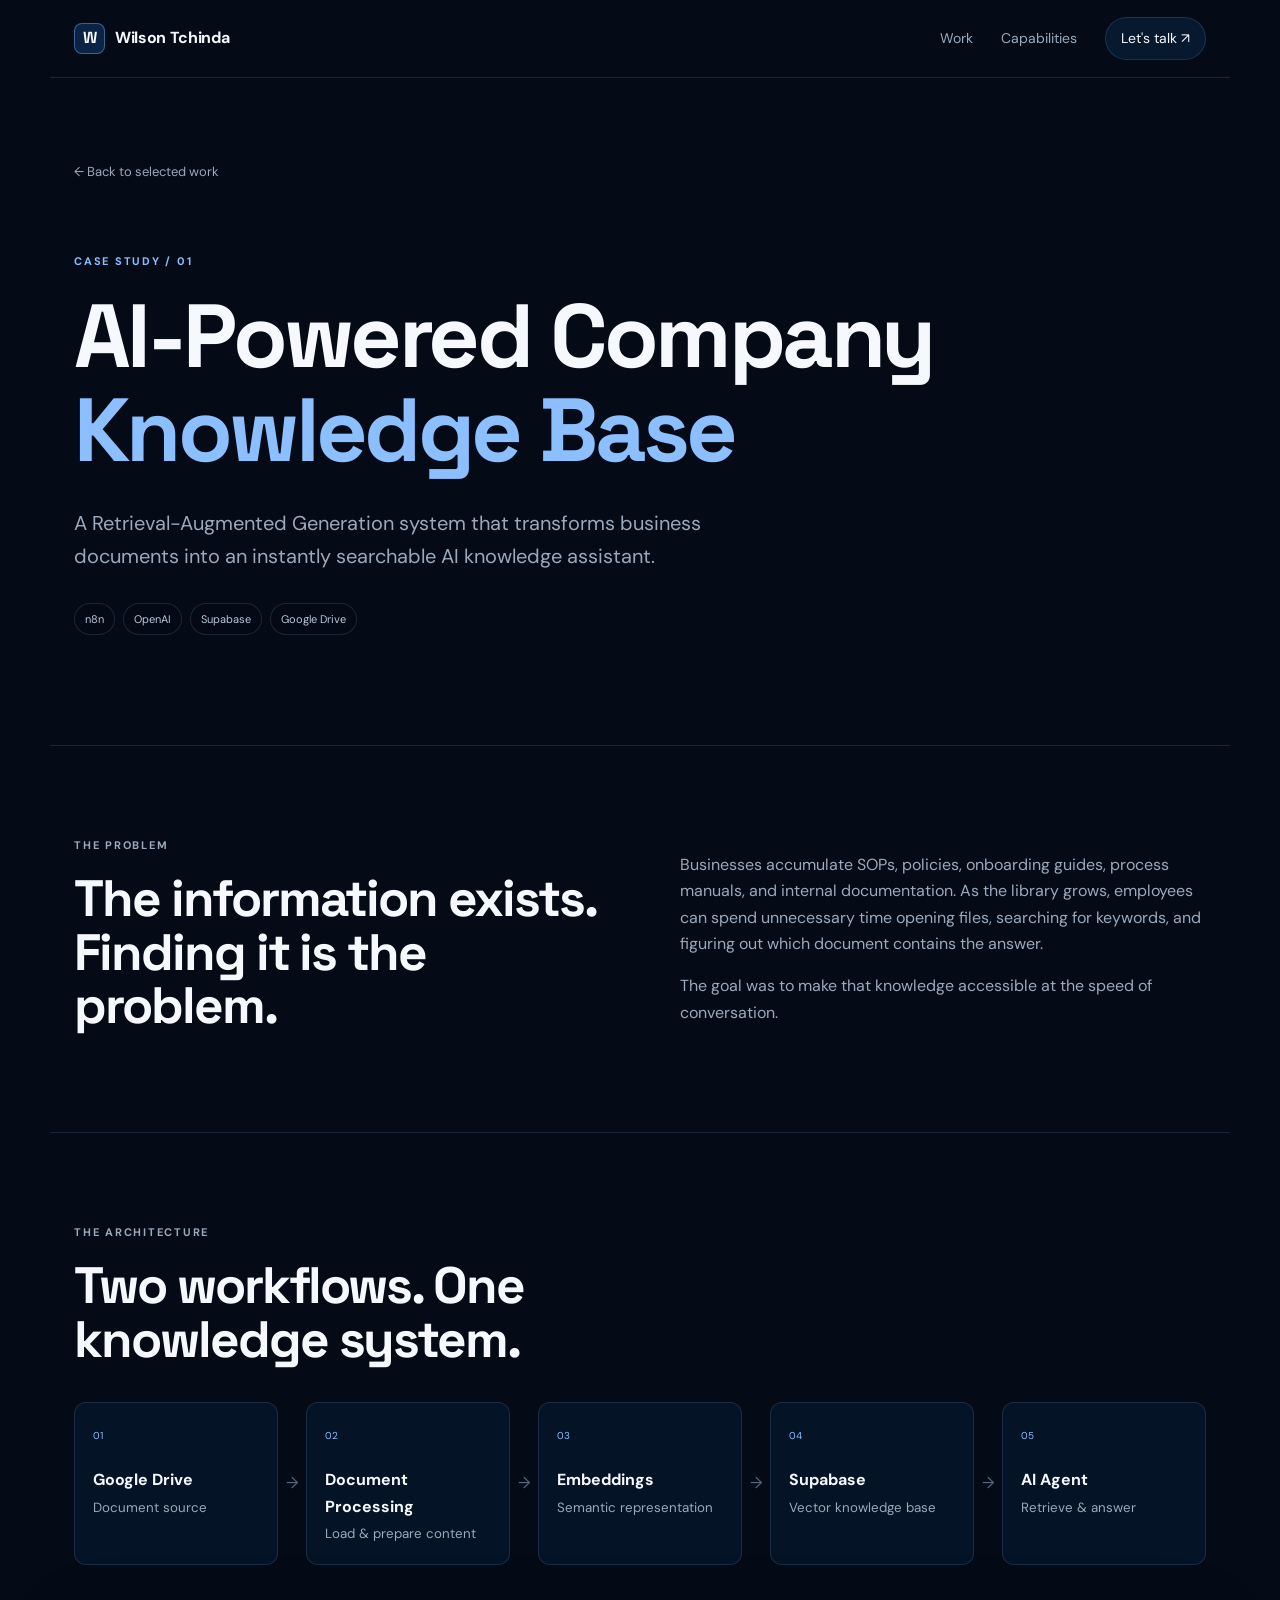
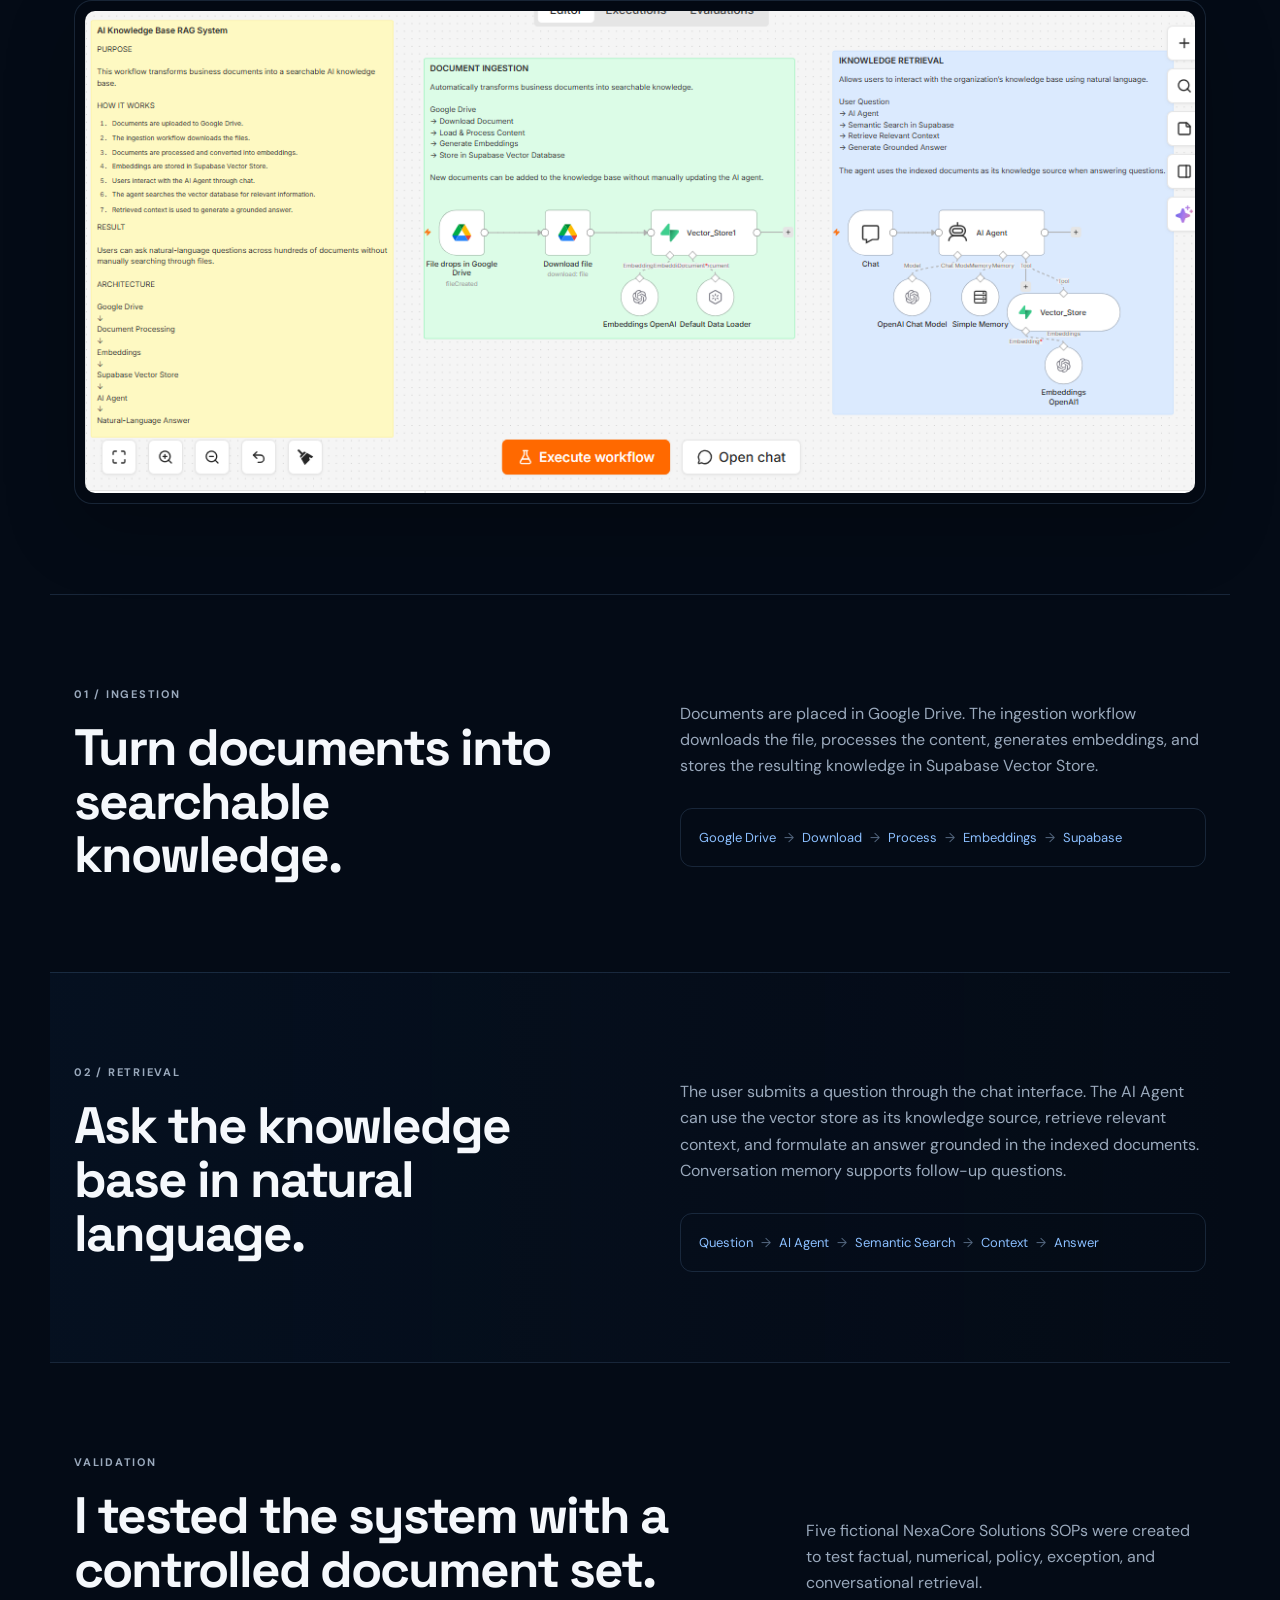
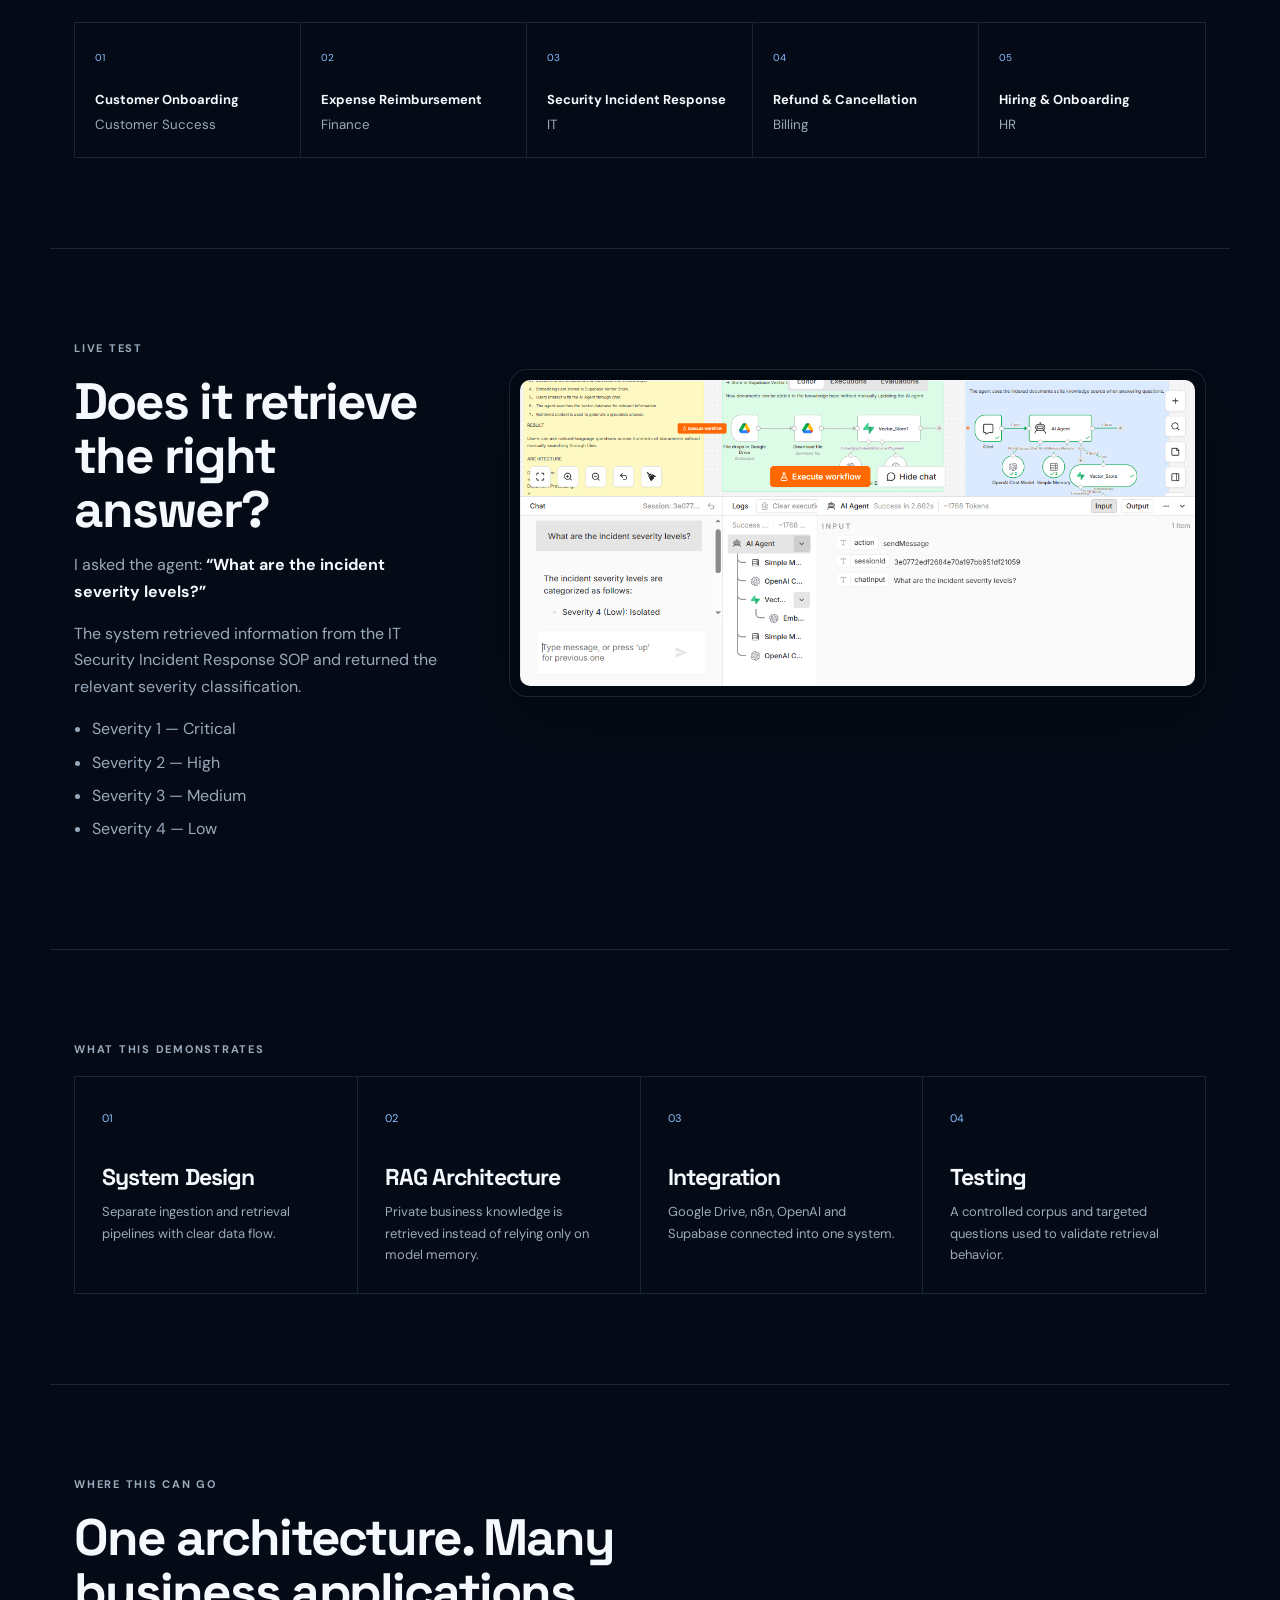
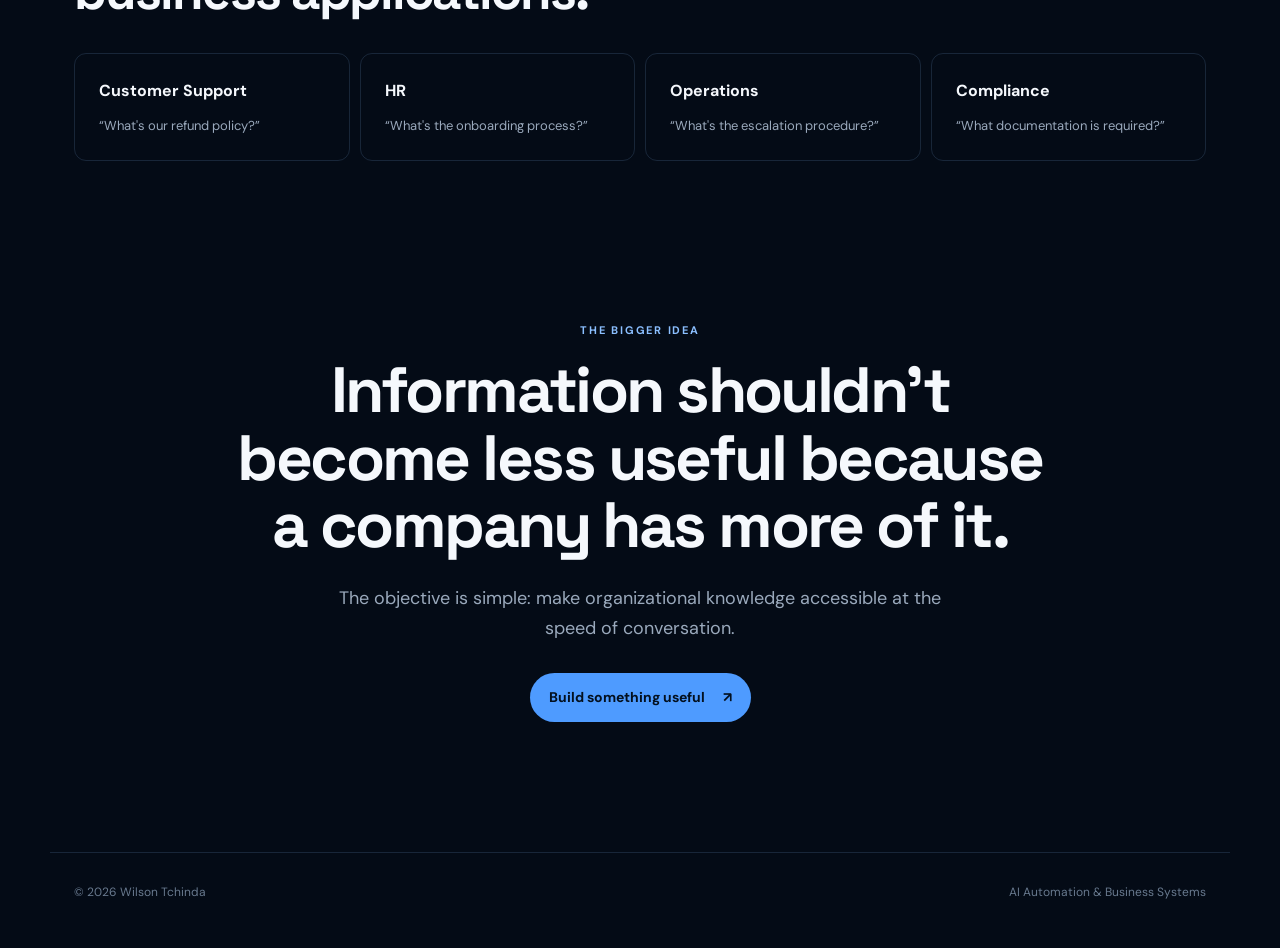
==== ai-automation-portfolio/projects/rag-knowledge-base.html @ 29e6a6d1 "Add files via upload" ====
<!DOCTYPE html>
<html lang="en">
<head>
  <meta charset="UTF-8">
  <meta name="viewport" content="width=device-width, initial-scale=1.0">
  <title>AI-Powered Company Knowledge Base | Wilson Tchinda</title>
  <meta name="description" content="Case study: a RAG-powered company knowledge base built with n8n, OpenAI, Supabase and Google Drive.">
  <meta name="theme-color" content="#071A33">
  <link rel="preconnect" href="https://fonts.googleapis.com">
  <link rel="preconnect" href="https://fonts.gstatic.com" crossorigin>
  <link href="https://fonts.googleapis.com/css2?family=DM+Sans:wght@400;500;600;700&family=Space+Grotesk:wght@500;600;700&display=swap" rel="stylesheet">
  <link rel="stylesheet" href="../css/style.css">
</head>
<body>
<header class="site-header">
  <a class="brand" href="../index.html"><span class="brand-mark">W</span><span>Wilson Tchinda</span></a>
  <nav><a href="../index.html#work">Work</a><a href="../index.html#capabilities">Capabilities</a><a class="nav-cta" href="../index.html#contact">Let's talk <span>↗</span></a></nav>
</header>

<main class="case-study">
  <section class="case-hero">
    <a class="back-link" href="../index.html#work">← Back to selected work</a>
    <p class="eyebrow">CASE STUDY / 01</p>
    <h1>AI-Powered Company<br><em>Knowledge Base</em></h1>
    <p class="case-lead">A Retrieval-Augmented Generation system that transforms business documents into an instantly searchable AI knowledge assistant.</p>
    <div class="case-stack"><span>n8n</span><span>OpenAI</span><span>Supabase</span><span>Google Drive</span></div>
  </section>

  <section class="case-section split">
    <div><p class="eyebrow">THE PROBLEM</p><h2>The information exists. Finding it is the problem.</h2></div>
    <div><p>Businesses accumulate SOPs, policies, onboarding guides, process manuals, and internal documentation. As the library grows, employees can spend unnecessary time opening files, searching for keywords, and figuring out which document contains the answer.</p><p>The goal was to make that knowledge accessible at the speed of conversation.</p></div>
  </section>

  <section class="case-section">
    <div class="section-heading compact"><div><p class="eyebrow">THE ARCHITECTURE</p><h2>Two workflows. One knowledge system.</h2></div></div>
    <div class="architecture">
      <div class="arch-step"><span>01</span><b>Google Drive</b><small>Document source</small></div>
      <div class="arrow">→</div><div class="arch-step"><span>02</span><b>Document Processing</b><small>Load & prepare content</small></div>
      <div class="arrow">→</div><div class="arch-step"><span>03</span><b>Embeddings</b><small>Semantic representation</small></div>
      <div class="arrow">→</div><div class="arch-step"><span>04</span><b>Supabase</b><small>Vector knowledge base</small></div>
      <div class="arrow">→</div><div class="arch-step"><span>05</span><b>AI Agent</b><small>Retrieve & answer</small></div>
    </div>
    <div class="image-frame"><img src="../assets/rag-architecture.png" alt="Full n8n RAG workflow showing document ingestion and knowledge retrieval"></div>
  </section>

  <section class="case-section split">
    <div><p class="eyebrow">01 / INGESTION</p><h2>Turn documents into searchable knowledge.</h2></div>
    <div><p>Documents are placed in Google Drive. The ingestion workflow downloads the file, processes the content, generates embeddings, and stores the resulting knowledge in Supabase Vector Store.</p><div class="flow-line">Google Drive <span>→</span> Download <span>→</span> Process <span>→</span> Embeddings <span>→</span> Supabase</div></div>
  </section>

  <section class="case-section split alt">
    <div><p class="eyebrow">02 / RETRIEVAL</p><h2>Ask the knowledge base in natural language.</h2></div>
    <div><p>The user submits a question through the chat interface. The AI Agent can use the vector store as its knowledge source, retrieve relevant context, and formulate an answer grounded in the indexed documents. Conversation memory supports follow-up questions.</p><div class="flow-line">Question <span>→</span> AI Agent <span>→</span> Semantic Search <span>→</span> Context <span>→</span> Answer</div></div>
  </section>

  <section class="case-section">
    <div class="section-heading compact"><div><p class="eyebrow">VALIDATION</p><h2>I tested the system with a controlled document set.</h2></div><p class="section-intro">Five fictional NexaCore Solutions SOPs were created to test factual, numerical, policy, exception, and conversational retrieval.</p></div>
    <div class="test-grid">
      <div><span>01</span><b>Customer Onboarding</b><small>Customer Success</small></div>
      <div><span>02</span><b>Expense Reimbursement</b><small>Finance</small></div>
      <div><span>03</span><b>Security Incident Response</b><small>IT</small></div>
      <div><span>04</span><b>Refund & Cancellation</b><small>Billing</small></div>
      <div><span>05</span><b>Hiring & Onboarding</b><small>HR</small></div>
    </div>
  </section>

  <section class="case-section validation">
    <div class="validation-copy"><p class="eyebrow">LIVE TEST</p><h2>Does it retrieve the right answer?</h2><p>I asked the agent: <strong>“What are the incident severity levels?”</strong></p><p>The system retrieved information from the IT Security Incident Response SOP and returned the relevant severity classification.</p><ul><li>Severity 1 — Critical</li><li>Severity 2 — High</li><li>Severity 3 — Medium</li><li>Severity 4 — Low</li></ul></div>
    <div class="image-frame"><img src="../assets/rag-validation.png" alt="RAG agent test showing a question about incident severity levels and the generated answer"></div>
  </section>

  <section class="case-section">
    <p class="eyebrow">WHAT THIS DEMONSTRATES</p>
    <div class="cap-grid case-cap">
      <div class="cap"><span>01</span><h3>System Design</h3><p>Separate ingestion and retrieval pipelines with clear data flow.</p></div>
      <div class="cap"><span>02</span><h3>RAG Architecture</h3><p>Private business knowledge is retrieved instead of relying only on model memory.</p></div>
      <div class="cap"><span>03</span><h3>Integration</h3><p>Google Drive, n8n, OpenAI and Supabase connected into one system.</p></div>
      <div class="cap"><span>04</span><h3>Testing</h3><p>A controlled corpus and targeted questions used to validate retrieval behavior.</p></div>
    </div>
  </section>

  <section class="case-section business-use">
    <p class="eyebrow">WHERE THIS CAN GO</p><h2>One architecture. Many business applications.</h2>
    <div class="use-grid">
      <div><b>Customer Support</b><span>“What's our refund policy?”</span></div>
      <div><b>HR</b><span>“What's the onboarding process?”</span></div>
      <div><b>Operations</b><span>“What's the escalation procedure?”</span></div>
      <div><b>Compliance</b><span>“What documentation is required?”</span></div>
    </div>
  </section>

  <section class="closing">
    <p class="eyebrow">THE BIGGER IDEA</p>
    <h2>Information shouldn't become less useful because a company has more of it.</h2>
    <p>The objective is simple: make organizational knowledge accessible at the speed of conversation.</p>
    <a class="button primary" href="../index.html#contact">Build something useful <span>↗</span></a>
  </section>
</main>
<footer><span>© 2026 Wilson Tchinda</span><span>AI Automation & Business Systems</span></footer>
</body>
</html>
---- ai-automation-portfolio/css/style.css ----
:root{
  --navy-950:#040B16;--navy-900:#071A33;--navy-800:#0B2445;--navy-700:#10345F;
  --blue:#4E9BFF;--blue-soft:#8BBFFF;--white:#F5F8FC;--muted:#9AA9BC;--line:rgba(139,191,255,.15);
  --card:rgba(12,36,69,.58);--max:1180px;
}
*{box-sizing:border-box}html{scroll-behavior:smooth}body{margin:0;background:var(--navy-950);color:var(--white);font-family:"DM Sans",sans-serif;line-height:1.65}a{color:inherit;text-decoration:none}img{max-width:100%;display:block}
.site-header{height:78px;display:flex;align-items:center;justify-content:space-between;max-width:var(--max);margin:auto;padding:0 24px;border-bottom:1px solid var(--line)}
.brand{display:flex;gap:10px;align-items:center;font-weight:700;letter-spacing:-.02em}.brand-mark{display:grid;place-items:center;width:31px;height:31px;border:1px solid rgba(139,191,255,.4);background:var(--navy-800);border-radius:8px;font-family:"Space Grotesk"}
nav{display:flex;align-items:center;gap:28px;color:var(--muted);font-size:14px}nav a:hover{color:var(--white)}.nav-cta{color:var(--white);border:1px solid var(--line);padding:9px 15px;border-radius:999px;background:rgba(16,52,95,.35)}
.hero{max-width:var(--max);margin:auto;padding:100px 24px 90px}.hero-grid{display:grid;grid-template-columns:1.25fr .75fr;gap:70px;align-items:center}
.eyebrow{font-size:11px;font-weight:700;letter-spacing:.16em;color:var(--blue-soft);margin:0 0 18px}.dot{display:inline-block;width:7px;height:7px;background:var(--blue);border-radius:50%;margin-right:8px;box-shadow:0 0 14px var(--blue)}
h1,h2,h3{font-family:"Space Grotesk",sans-serif;line-height:1.05;letter-spacing:-.04em;margin:0}h1{font-size:clamp(48px,6vw,82px);max-width:850px}h1 em,h2 em{color:var(--blue-soft);font-style:normal}.hero-copy{font-size:18px;color:var(--muted);max-width:650px;margin:28px 0 32px}
.hero-actions{display:flex;gap:12px;flex-wrap:wrap}.button{display:inline-flex;gap:18px;align-items:center;border-radius:999px;padding:13px 19px;font-weight:700;font-size:14px}.button.primary{background:var(--blue);color:#03101F}.button.primary:hover{filter:brightness(1.08)}.button.ghost{border:1px solid var(--line);color:var(--white)}
.hero-card{border:1px solid var(--line);background:linear-gradient(145deg,rgba(16,52,95,.6),rgba(4,11,22,.7));border-radius:24px;padding:14px;min-height:420px;display:flex;flex-direction:column;justify-content:space-between;box-shadow:0 30px 80px rgba(0,0,0,.28)}
.portrait-placeholder{flex:1;display:grid;place-items:center;text-align:center;border-radius:16px;background:radial-gradient(circle at 50% 35%,rgba(78,155,255,.16),transparent 42%),#061326;border:1px dashed rgba(139,191,255,.25)}.placeholder-ring{width:108px;height:108px;border-radius:50%;display:grid;place-items:center;border:1px solid rgba(139,191,255,.5);font:700 32px "Space Grotesk";color:var(--blue-soft)}.portrait-placeholder p{margin:14px 0 0;font-size:11px;letter-spacing:.15em;color:var(--blue-soft)}.portrait-placeholder small{color:var(--muted)}
.hero-card-footer{display:flex;justify-content:space-between;padding:15px 4px 2px;color:var(--muted);font-size:12px}.status{color:var(--white)}.status i{display:inline-block;width:6px;height:6px;border-radius:50%;background:var(--blue);margin-right:6px}
.proof-strip{border-top:1px solid var(--line);border-bottom:1px solid var(--line);max-width:100%;display:grid;grid-template-columns:repeat(4,1fr);background:rgba(7,26,51,.45)}.proof-strip div{max-width:var(--max);padding:25px 24px;border-right:1px solid var(--line);display:flex;gap:14px;align-items:center;justify-content:center;color:var(--muted);font-size:13px}.proof-strip strong{color:var(--blue-soft);font-family:"Space Grotesk"}
.section{max-width:var(--max);margin:auto;padding:120px 24px}.section-heading{display:flex;justify-content:space-between;gap:60px;align-items:end;margin-bottom:42px}.section-heading h2{font-size:clamp(34px,4vw,54px);max-width:690px}.section-intro{max-width:400px;color:var(--muted);margin:0}
.project-card{border:1px solid var(--line);background:linear-gradient(135deg,rgba(16,52,95,.48),rgba(7,26,51,.18));border-radius:26px;padding:25px}.project-meta{display:flex;justify-content:space-between;color:var(--muted);font-size:11px;letter-spacing:.1em;border-bottom:1px solid var(--line);padding-bottom:18px}.project-content{display:grid;grid-template-columns:.8fr 1.2fr;gap:45px;padding-top:45px}.project-kicker{font-size:11px;color:var(--blue-soft);letter-spacing:.14em;font-weight:700}.project-content h3{font-size:42px;margin:13px 0 18px}.project-content p{color:var(--muted);max-width:520px}.tags{display:flex;flex-wrap:wrap;gap:8px;margin:24px 0}.tags span,.case-stack span{border:1px solid var(--line);background:rgba(4,11,22,.3);border-radius:999px;padding:6px 10px;color:#B9C8DA;font-size:11px}.text-link{display:inline-flex;gap:12px;color:var(--blue-soft);font-weight:700;font-size:14px}.project-visual{border-radius:15px;overflow:hidden;border:1px solid var(--line);background:#061326}.project-visual img{width:100%;height:100%;object-fit:cover;object-position:center}
.capabilities{border-top:1px solid var(--line)}.cap-grid{display:grid;grid-template-columns:repeat(4,1fr);border-top:1px solid var(--line);border-left:1px solid var(--line)}.cap{padding:27px;border-right:1px solid var(--line);border-bottom:1px solid var(--line);min-height:205px}.cap span{color:var(--blue-soft);font-size:11px}.cap h3{font-size:23px;margin:35px 0 12px}.cap p{font-size:13px;color:var(--muted);margin:0}
.about{display:grid;grid-template-columns:.4fr 1fr;gap:70px;background:linear-gradient(90deg,rgba(11,36,69,.2),transparent)}.about h2{font-size:clamp(38px,4vw,58px);max-width:780px}.about p{color:var(--muted);max-width:730px;font-size:17px}.contact-section{text-align:center;max-width:900px;margin:60px auto 120px;padding:90px 24px;border:1px solid var(--line);border-radius:30px;background:radial-gradient(circle at 50% 0,rgba(78,155,255,.12),transparent 50%),rgba(7,26,51,.45)}.contact-section h2{font-size:clamp(44px,6vw,70px)}.contact-section p:not(.eyebrow){color:var(--muted);max-width:570px;margin:22px auto 28px}
footer{max-width:var(--max);margin:auto;padding:30px 24px 45px;border-top:1px solid var(--line);display:flex;justify-content:space-between;color:#68798E;font-size:12px}

.case-hero{max-width:var(--max);margin:auto;padding:80px 24px 110px}.back-link{color:var(--muted);font-size:13px;display:inline-block;margin-bottom:70px}.case-hero h1{font-size:clamp(50px,7vw,92px);max-width:1000px}.case-lead{font-size:20px;color:var(--muted);max-width:720px;margin:30px 0}.case-stack{display:flex;gap:8px;flex-wrap:wrap}
.case-section{max-width:var(--max);margin:auto;padding:90px 24px;border-top:1px solid var(--line)}.case-section.split{display:grid;grid-template-columns:1fr 1fr;gap:80px}.case-section h2{font-size:clamp(34px,4vw,52px)}.case-section p{color:var(--muted)}.case-section p strong{color:var(--white)}.case-section.alt{background:linear-gradient(90deg,rgba(11,36,69,.2),transparent)}.flow-line{margin-top:28px;padding:18px;border:1px solid var(--line);border-radius:12px;color:var(--blue-soft);font-size:13px}.flow-line span{color:#52657D;padding:0 5px}
.architecture{display:flex;align-items:stretch;gap:8px;margin:35px 0;flex-wrap:wrap}.arch-step{flex:1;min-width:145px;padding:18px;border:1px solid var(--line);border-radius:12px;background:rgba(11,36,69,.35)}.arch-step span{font-size:10px;color:var(--blue-soft)}.arch-step b{display:block;margin-top:20px}.arch-step small{color:var(--muted)}.arrow{display:grid;place-items:center;color:#52657D}.image-frame{margin-top:30px;padding:10px;border:1px solid var(--line);border-radius:18px;background:#030913;box-shadow:0 25px 70px rgba(0,0,0,.22)}.image-frame img{border-radius:10px;width:100%}
.section-heading.compact{margin-bottom:25px}.test-grid{display:grid;grid-template-columns:repeat(5,1fr);border:1px solid var(--line)}.test-grid div{padding:20px;border-right:1px solid var(--line)}.test-grid div:last-child{border-right:0}.test-grid span{color:var(--blue-soft);font-size:10px}.test-grid b{display:block;margin-top:20px;font-size:13px}.test-grid small{color:var(--muted)}
.validation{display:grid;grid-template-columns:.7fr 1.3fr;gap:60px;align-items:start}.validation ul{padding-left:18px;color:var(--muted)}.validation li{margin:7px 0}.case-cap{grid-template-columns:repeat(4,1fr)}.business-use h2{max-width:750px}.use-grid{display:grid;grid-template-columns:repeat(4,1fr);gap:10px;margin-top:35px}.use-grid div{padding:24px;border:1px solid var(--line);border-radius:12px}.use-grid b{display:block}.use-grid span{display:block;color:var(--muted);font-size:13px;margin-top:10px}.closing{max-width:900px;text-align:center;margin:70px auto 130px;padding:0 24px}.closing h2{font-size:clamp(40px,5vw,65px)}.closing p:not(.eyebrow){color:var(--muted);font-size:18px;max-width:650px;margin:25px auto 30px}

@media(max-width:850px){nav a:not(.nav-cta){display:none}.hero{padding-top:65px}.hero-grid,.project-content,.about,.case-section.split,.validation{grid-template-columns:1fr}.hero-card{min-height:330px}.proof-strip{grid-template-columns:repeat(2,1fr)}.proof-strip div{border-bottom:1px solid var(--line)}.section{padding:80px 20px}.section-heading{display:block}.section-intro{margin-top:20px}.cap-grid,.case-cap{grid-template-columns:repeat(2,1fr)}.test-grid{grid-template-columns:1fr 1fr}.test-grid div:nth-child(2),.test-grid div:nth-child(4){border-right:0}.use-grid{grid-template-columns:1fr 1fr}.case-hero{padding-top:55px}.back-link{margin-bottom:50px}.architecture{display:grid;grid-template-columns:1fr 30px 1fr}.arrow{display:none}.arch-step{min-width:0}.architecture .arch-step:nth-child(3),.architecture .arch-step:nth-child(5){grid-row:2}.architecture .arch-step:nth-child(3){grid-column:1}.architecture .arch-step:nth-child(5){grid-column:3}}
@media(max-width:560px){.site-header{padding:0 16px}.hero{padding:55px 16px}.hero-actions .button{width:100%;justify-content:center}.proof-strip{grid-template-columns:1fr}.proof-strip div{border-right:0}.cap-grid,.case-cap,.test-grid,.use-grid{grid-template-columns:1fr}.test-grid div{border-right:0!important}.project-card{padding:17px}.project-content h3{font-size:34px}.project-meta{display:block}.project-meta span{display:block;margin:4px 0}.case-section{padding:70px 20px}.case-hero{padding:45px 20px 75px}.architecture{display:block}.arch-step{margin-bottom:8px}.arrow{display:none}footer{display:block;padding:25px 20px}.about{gap:30px}}
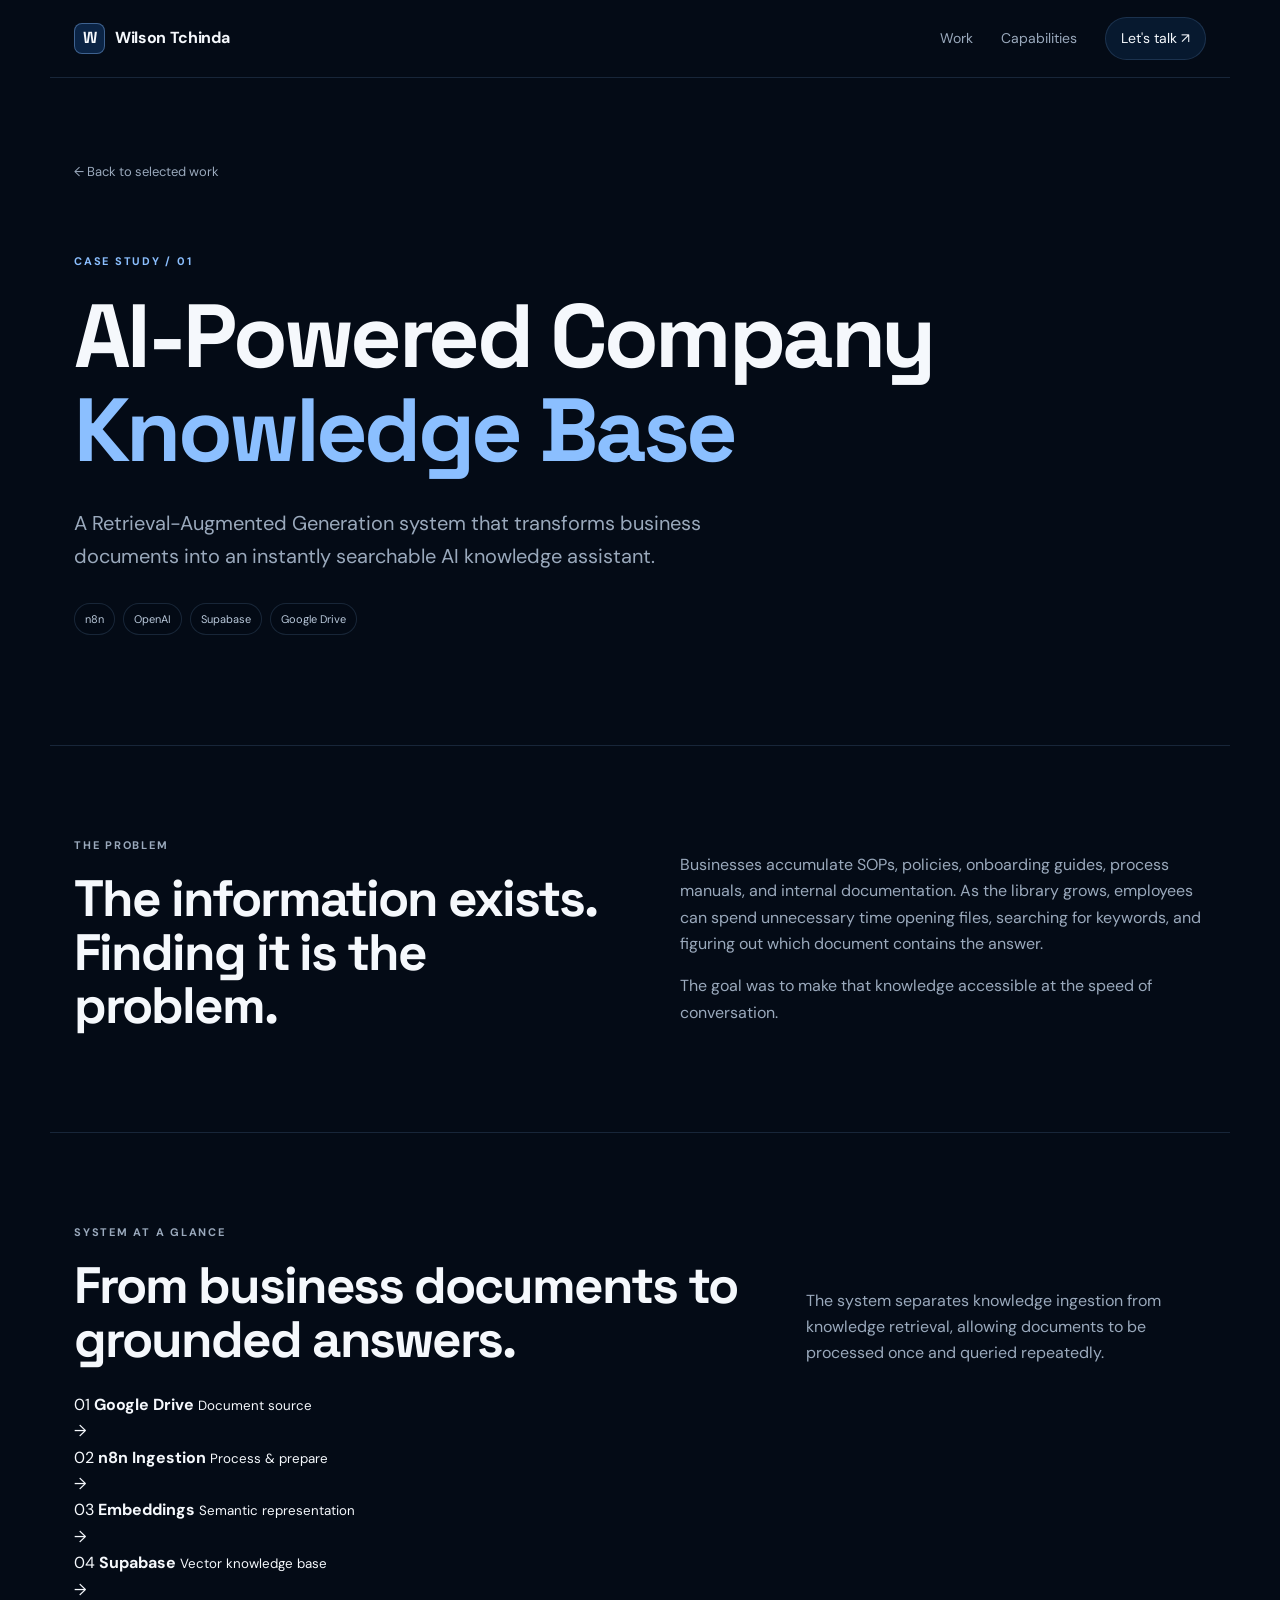
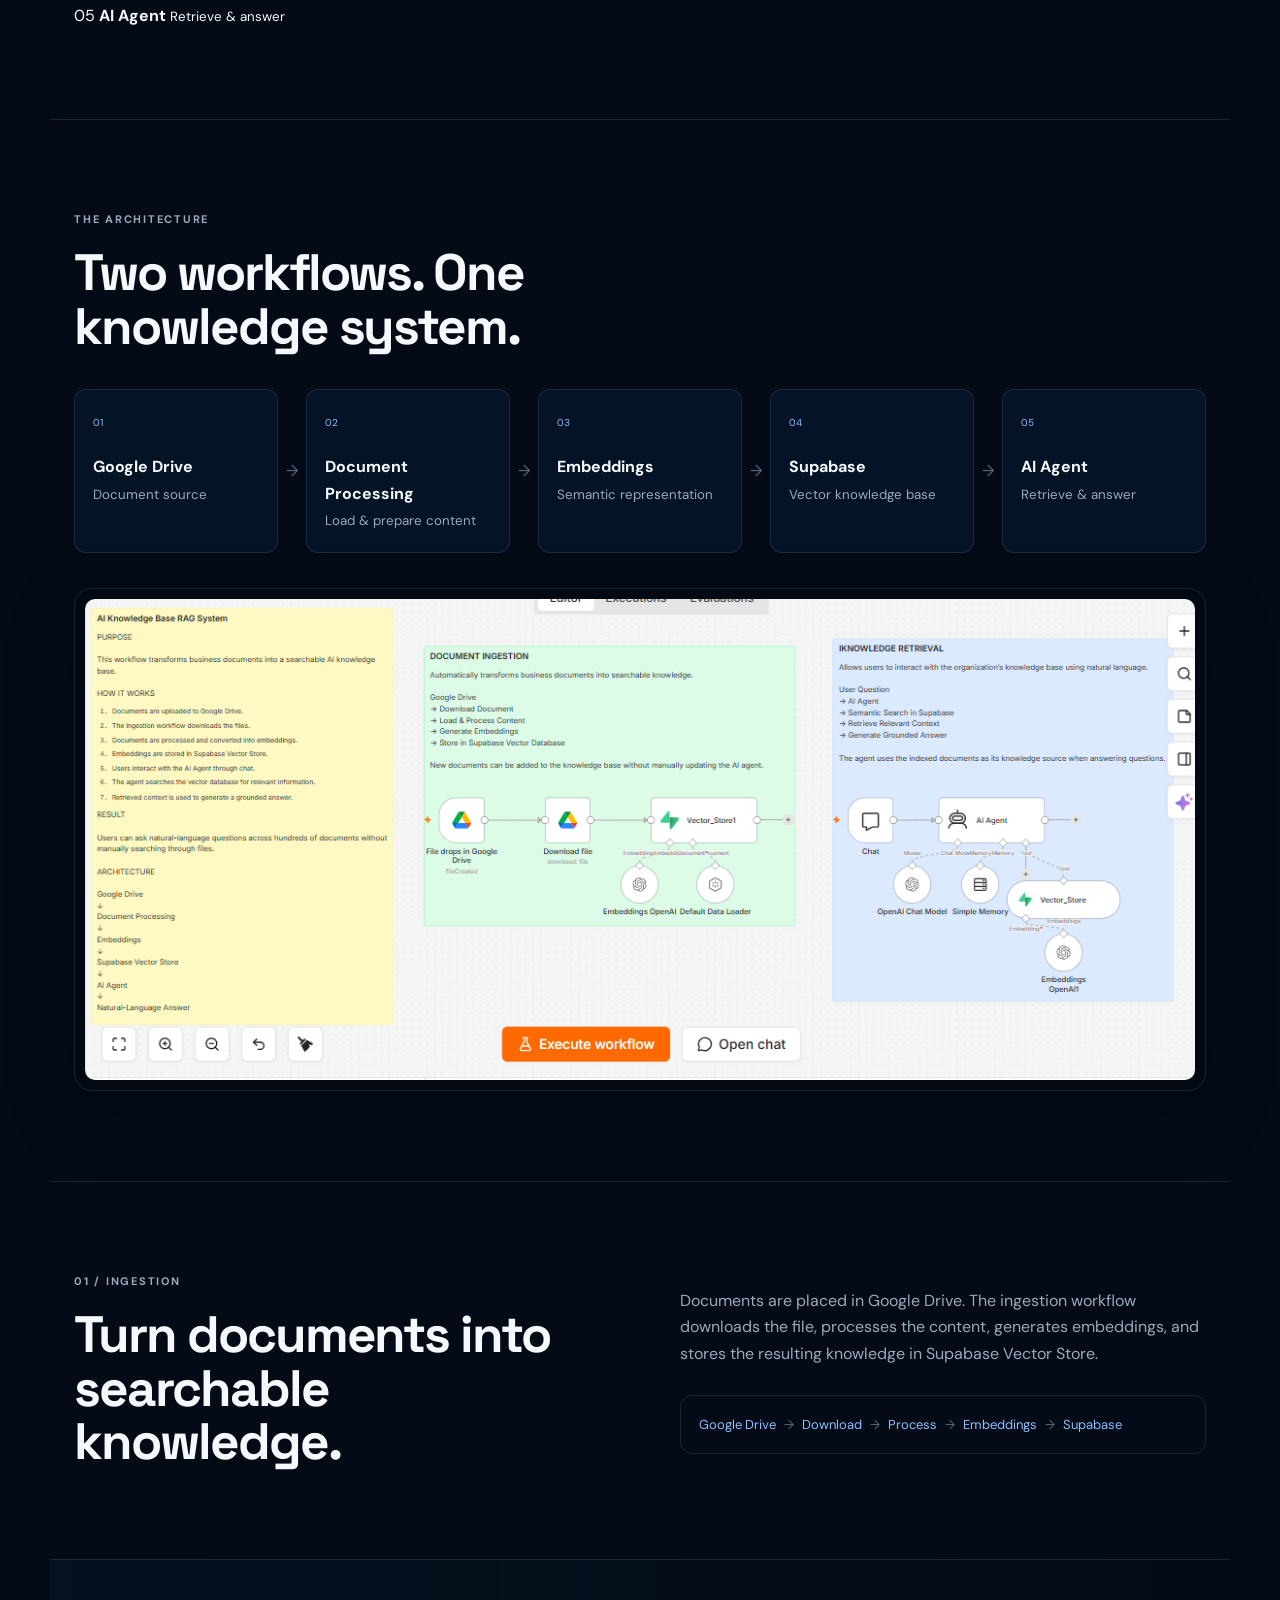
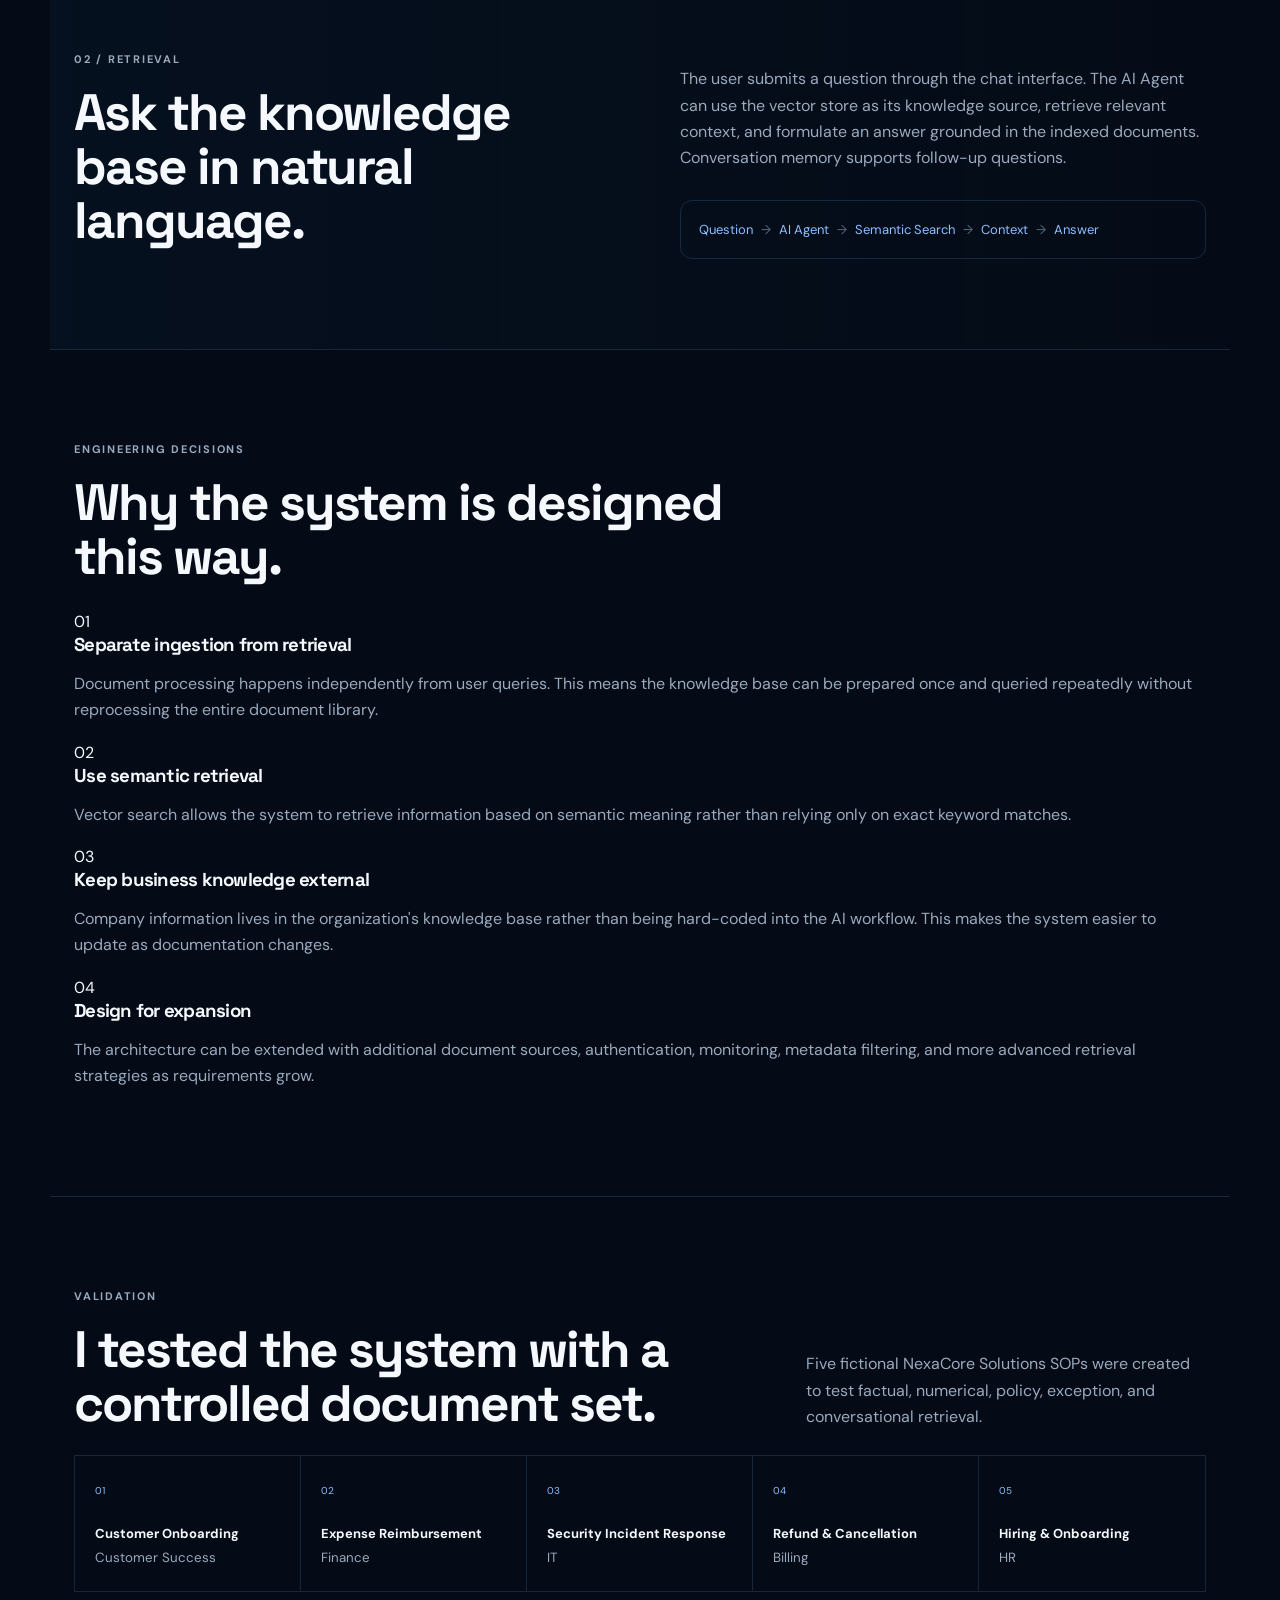
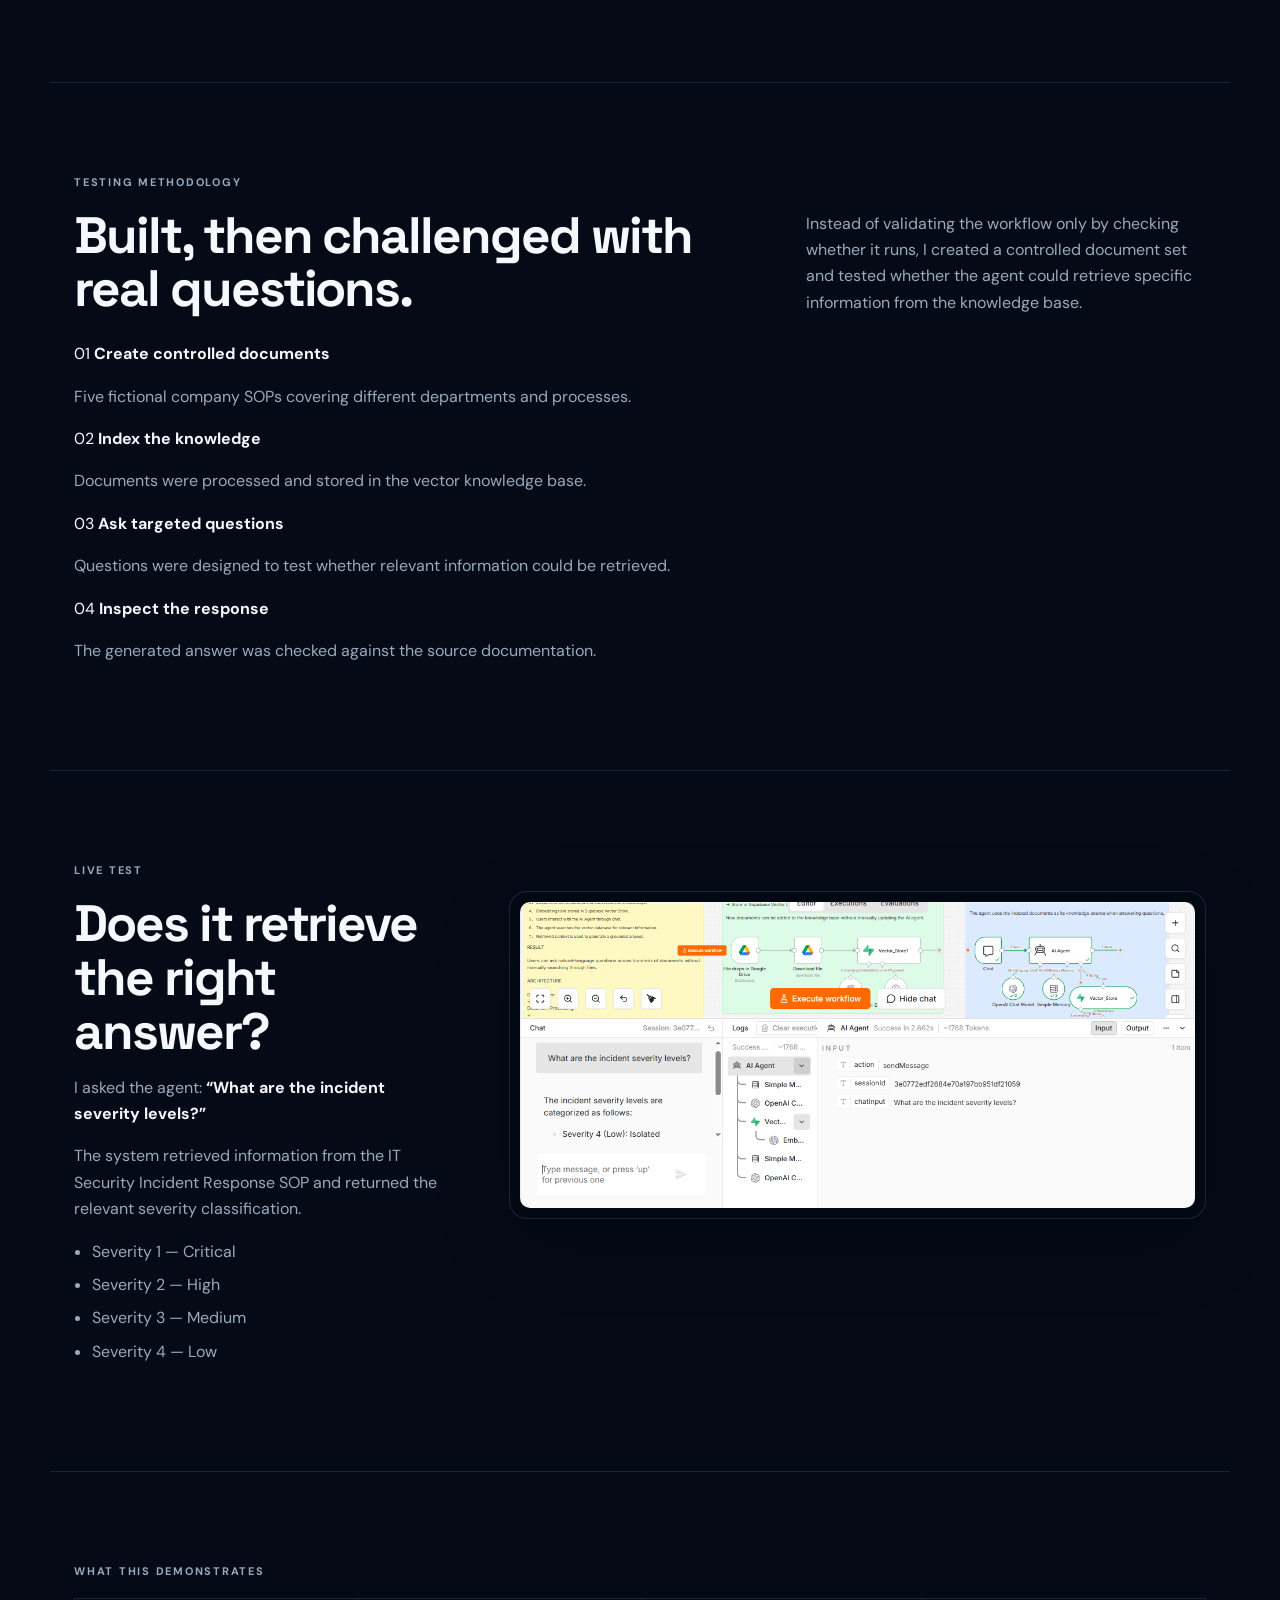
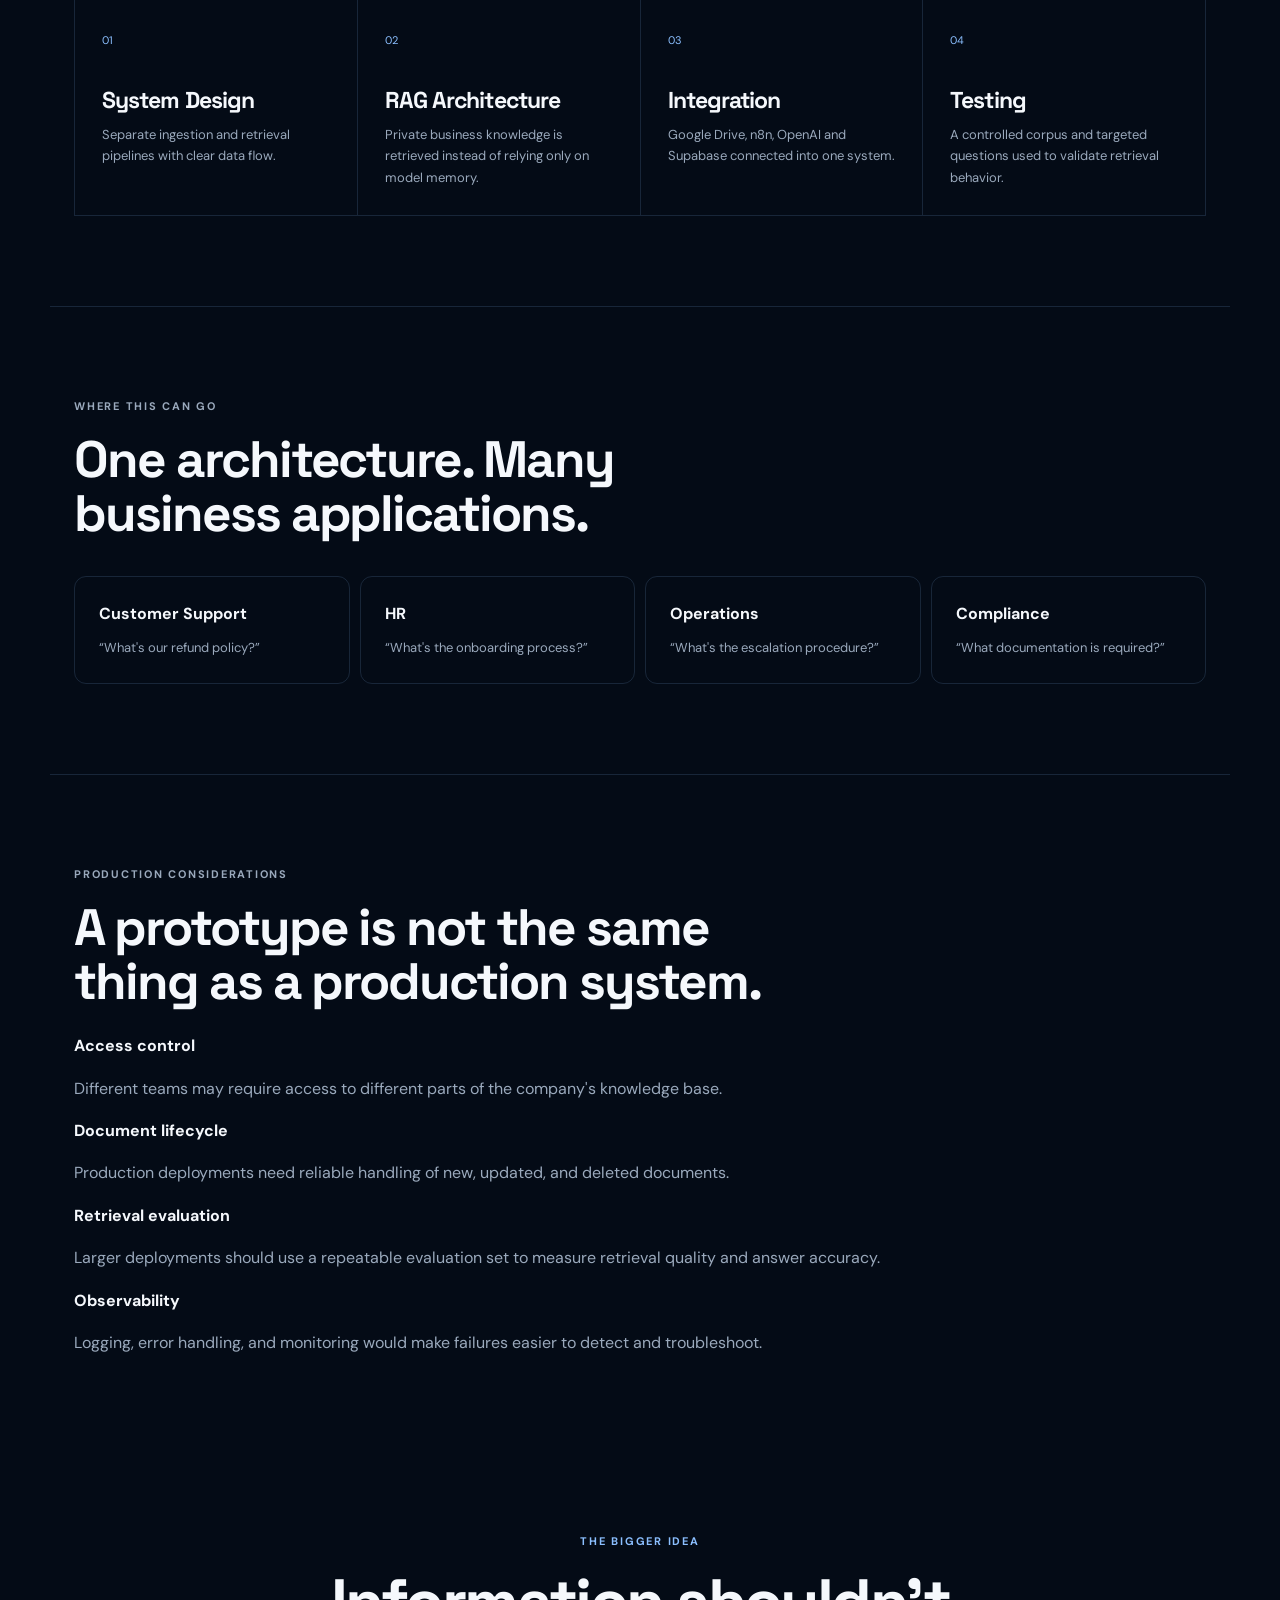
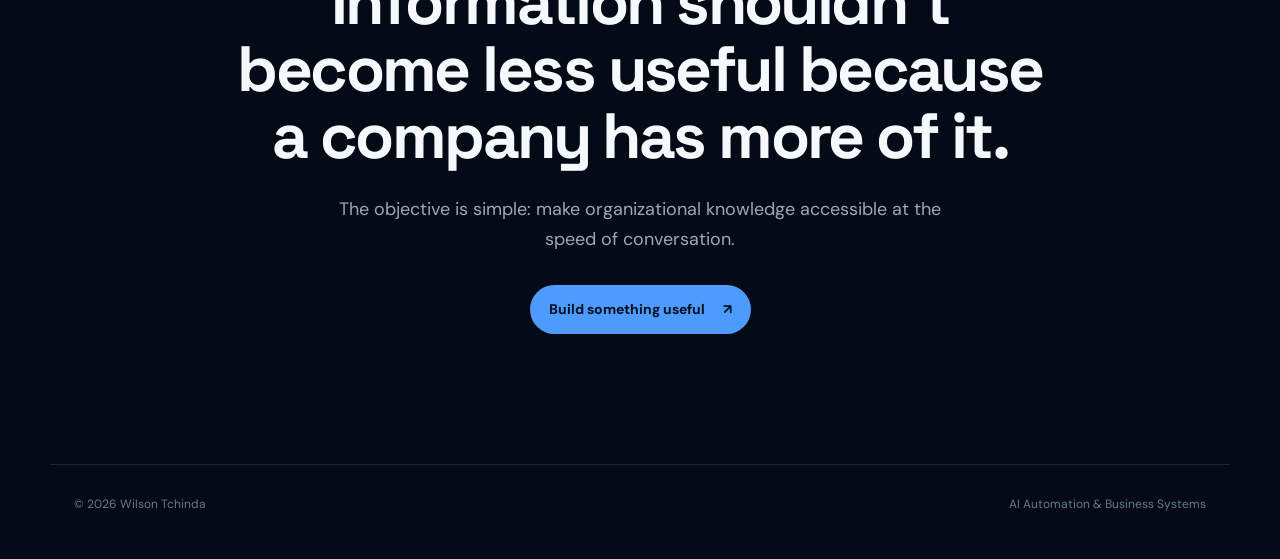
==== commit addf83ce: "Add RAG case study sections" ====
--- a/ai-automation-portfolio/projects/rag-knowledge-base.html
+++ b/ai-automation-portfolio/projects/rag-knowledge-base.html
@@ -30,7 +30,59 @@
     <div><p class="eyebrow">THE PROBLEM</p><h2>The information exists. Finding it is the problem.</h2></div>
     <div><p>Businesses accumulate SOPs, policies, onboarding guides, process manuals, and internal documentation. As the library grows, employees can spend unnecessary time opening files, searching for keywords, and figuring out which document contains the answer.</p><p>The goal was to make that knowledge accessible at the speed of conversation.</p></div>
   </section>
-
+<section class="case-section">
+  <div class="section-heading compact">
+    <div>
+      <p class="eyebrow">SYSTEM AT A GLANCE</p>
+      <h2>From business documents to grounded answers.</h2>
+    </div>
+    <p class="section-intro">
+      The system separates knowledge ingestion from knowledge retrieval,
+      allowing documents to be processed once and queried repeatedly.
+    </p>
+  </div>
+
+  <div class="system-flow">
+    <div class="system-node">
+      <span>01</span>
+      <b>Google Drive</b>
+      <small>Document source</small>
+    </div>
+
+    <div class="system-connector">→</div>
+
+    <div class="system-node">
+      <span>02</span>
+      <b>n8n Ingestion</b>
+      <small>Process & prepare</small>
+    </div>
+
+    <div class="system-connector">→</div>
+
+    <div class="system-node">
+      <span>03</span>
+      <b>Embeddings</b>
+      <small>Semantic representation</small>
+    </div>
+
+    <div class="system-connector">→</div>
+
+    <div class="system-node">
+      <span>04</span>
+      <b>Supabase</b>
+      <small>Vector knowledge base</small>
+    </div>
+
+    <div class="system-connector">→</div>
+
+    <div class="system-node">
+      <span>05</span>
+      <b>AI Agent</b>
+      <small>Retrieve & answer</small>
+    </div>
+  </div>
+</section>
+  
   <section class="case-section">
     <div class="section-heading compact"><div><p class="eyebrow">THE ARCHITECTURE</p><h2>Two workflows. One knowledge system.</h2></div></div>
     <div class="architecture">
@@ -54,6 +106,58 @@
   </section>
 
   <section class="case-section">
+  <div class="section-heading compact">
+    <div>
+      <p class="eyebrow">ENGINEERING DECISIONS</p>
+      <h2>Why the system is designed this way.</h2>
+    </div>
+  </div>
+
+  <div class="decision-grid">
+
+    <div class="decision-card">
+      <span>01</span>
+      <h3>Separate ingestion from retrieval</h3>
+      <p>
+        Document processing happens independently from user queries.
+        This means the knowledge base can be prepared once and queried
+        repeatedly without reprocessing the entire document library.
+      </p>
+    </div>
+
+    <div class="decision-card">
+      <span>02</span>
+      <h3>Use semantic retrieval</h3>
+      <p>
+        Vector search allows the system to retrieve information based on
+        semantic meaning rather than relying only on exact keyword matches.
+      </p>
+    </div>
+
+    <div class="decision-card">
+      <span>03</span>
+      <h3>Keep business knowledge external</h3>
+      <p>
+        Company information lives in the organization's knowledge base
+        rather than being hard-coded into the AI workflow.
+        This makes the system easier to update as documentation changes.
+      </p>
+    </div>
+
+    <div class="decision-card">
+      <span>04</span>
+      <h3>Design for expansion</h3>
+      <p>
+        The architecture can be extended with additional document sources,
+        authentication, monitoring, metadata filtering, and more advanced
+        retrieval strategies as requirements grow.
+      </p>
+    </div>
+
+  </div>
+</section>
+
+  <section class="case-section">
     <div class="section-heading compact"><div><p class="eyebrow">VALIDATION</p><h2>I tested the system with a controlled document set.</h2></div><p class="section-intro">Five fictional NexaCore Solutions SOPs were created to test factual, numerical, policy, exception, and conversational retrieval.</p></div>
     <div class="test-grid">
       <div><span>01</span><b>Customer Onboarding</b><small>Customer Success</small></div>
@@ -64,6 +168,46 @@
     </div>
   </section>
 
+<section class="case-section">
+  <div class="section-heading compact">
+    <div>
+      <p class="eyebrow">TESTING METHODOLOGY</p>
+      <h2>Built, then challenged with real questions.</h2>
+    </div>
+    <p class="section-intro">
+      Instead of validating the workflow only by checking whether it runs,
+      I created a controlled document set and tested whether the agent could
+      retrieve specific information from the knowledge base.
+    </p>
+  </div>
+
+  <div class="testing-process">
+    <div>
+      <span>01</span>
+      <b>Create controlled documents</b>
+      <p>Five fictional company SOPs covering different departments and processes.</p>
+    </div>
+
+    <div>
+      <span>02</span>
+      <b>Index the knowledge</b>
+      <p>Documents were processed and stored in the vector knowledge base.</p>
+    </div>
+
+    <div>
+      <span>03</span>
+      <b>Ask targeted questions</b>
+      <p>Questions were designed to test whether relevant information could be retrieved.</p>
+    </div>
+
+    <div>
+      <span>04</span>
+      <b>Inspect the response</b>
+      <p>The generated answer was checked against the source documentation.</p>
+    </div>
+  </div>
+</section>
+  
   <section class="case-section validation">
     <div class="validation-copy"><p class="eyebrow">LIVE TEST</p><h2>Does it retrieve the right answer?</h2><p>I asked the agent: <strong>“What are the incident severity levels?”</strong></p><p>The system retrieved information from the IT Security Incident Response SOP and returned the relevant severity classification.</p><ul><li>Severity 1 — Critical</li><li>Severity 2 — High</li><li>Severity 3 — Medium</li><li>Severity 4 — Low</li></ul></div>
     <div class="image-frame"><img src="../assets/rag-validation.png" alt="RAG agent test showing a question about incident severity levels and the generated answer"></div>
@@ -89,6 +233,51 @@
     </div>
   </section>
 
+<section class="case-section production">
+  <div class="section-heading compact">
+    <div>
+      <p class="eyebrow">PRODUCTION CONSIDERATIONS</p>
+      <h2>A prototype is not the same thing as a production system.</h2>
+    </div>
+  </div>
+
+  <div class="production-grid">
+
+    <div>
+      <b>Access control</b>
+      <p>
+        Different teams may require access to different parts of the
+        company's knowledge base.
+      </p>
+    </div>
+
+    <div>
+      <b>Document lifecycle</b>
+      <p>
+        Production deployments need reliable handling of new, updated,
+        and deleted documents.
+      </p>
+    </div>
+
+    <div>
+      <b>Retrieval evaluation</b>
+      <p>
+        Larger deployments should use a repeatable evaluation set to
+        measure retrieval quality and answer accuracy.
+      </p>
+    </div>
+
+    <div>
+      <b>Observability</b>
+      <p>
+        Logging, error handling, and monitoring would make failures
+        easier to detect and troubleshoot.
+      </p>
+    </div>
+
+  </div>
+</section>
+  
   <section class="closing">
     <p class="eyebrow">THE BIGGER IDEA</p>
     <h2>Information shouldn't become less useful because a company has more of it.</h2>
@@ -98,4 +287,4 @@
 </main>
 <footer><span>© 2026 Wilson Tchinda</span><span>AI Automation & Business Systems</span></footer>
 </body>
-</html>+</html>
--- a/ai-automation-portfolio/css/style.css
+++ b/ai-automation-portfolio/css/style.css
@@ -29,3 +29,52 @@
 
 @media(max-width:850px){nav a:not(.nav-cta){display:none}.hero{padding-top:65px}.hero-grid,.project-content,.about,.case-section.split,.validation{grid-template-columns:1fr}.hero-card{min-height:330px}.proof-strip{grid-template-columns:repeat(2,1fr)}.proof-strip div{border-bottom:1px solid var(--line)}.section{padding:80px 20px}.section-heading{display:block}.section-intro{margin-top:20px}.cap-grid,.case-cap{grid-template-columns:repeat(2,1fr)}.test-grid{grid-template-columns:1fr 1fr}.test-grid div:nth-child(2),.test-grid div:nth-child(4){border-right:0}.use-grid{grid-template-columns:1fr 1fr}.case-hero{padding-top:55px}.back-link{margin-bottom:50px}.architecture{display:grid;grid-template-columns:1fr 30px 1fr}.arrow{display:none}.arch-step{min-width:0}.architecture .arch-step:nth-child(3),.architecture .arch-step:nth-child(5){grid-row:2}.architecture .arch-step:nth-child(3){grid-column:1}.architecture .arch-step:nth-child(5){grid-column:3}}
 @media(max-width:560px){.site-header{padding:0 16px}.hero{padding:55px 16px}.hero-actions .button{width:100%;justify-content:center}.proof-strip{grid-template-columns:1fr}.proof-strip div{border-right:0}.cap-grid,.case-cap,.test-grid,.use-grid{grid-template-columns:1fr}.test-grid div{border-right:0!important}.project-card{padding:17px}.project-content h3{font-size:34px}.project-meta{display:block}.project-meta span{display:block;margin:4px 0}.case-section{padding:70px 20px}.case-hero{padding:45px 20px 75px}.architecture{display:block}.arch-step{margin-bottom:8px}.arrow{display:none}footer{display:block;padding:25px 20px}.about{gap:30px}}
+
+.profile-photo {
+  width: 100%;
+  height: 100%;
+  min-height: 390px;
+  object-fit: cover;
+  object-position: center top;
+  border-radius: 16px;
+  display: block;
+}
+
+@media (max-width: 850px) {
+  .profile-photo {
+    min-height: 300px;
+  }
+}
+
+.header-photo {
+  width: 34px;
+  height: 34px;
+  border-radius: 50%;
+  object-fit: cover;
+  object-position: center top;
+  border: 1px solid rgba(139, 191, 255, 0.4);
+}
+
+.social-links {
+  display: flex;
+  justify-content: center;
+  gap: 24px;
+  margin-top: 28px;
+}
+
+.social-links a,
+.footer-links a {
+  color: var(--muted);
+  font-size: 13px;
+  transition: color .2s ease;
+}
+
+.social-links a:hover,
+.footer-links a:hover {
+  color: var(--blue-soft);
+}
+
+.footer-links {
+  display: flex;
+  gap: 20px;
+}
